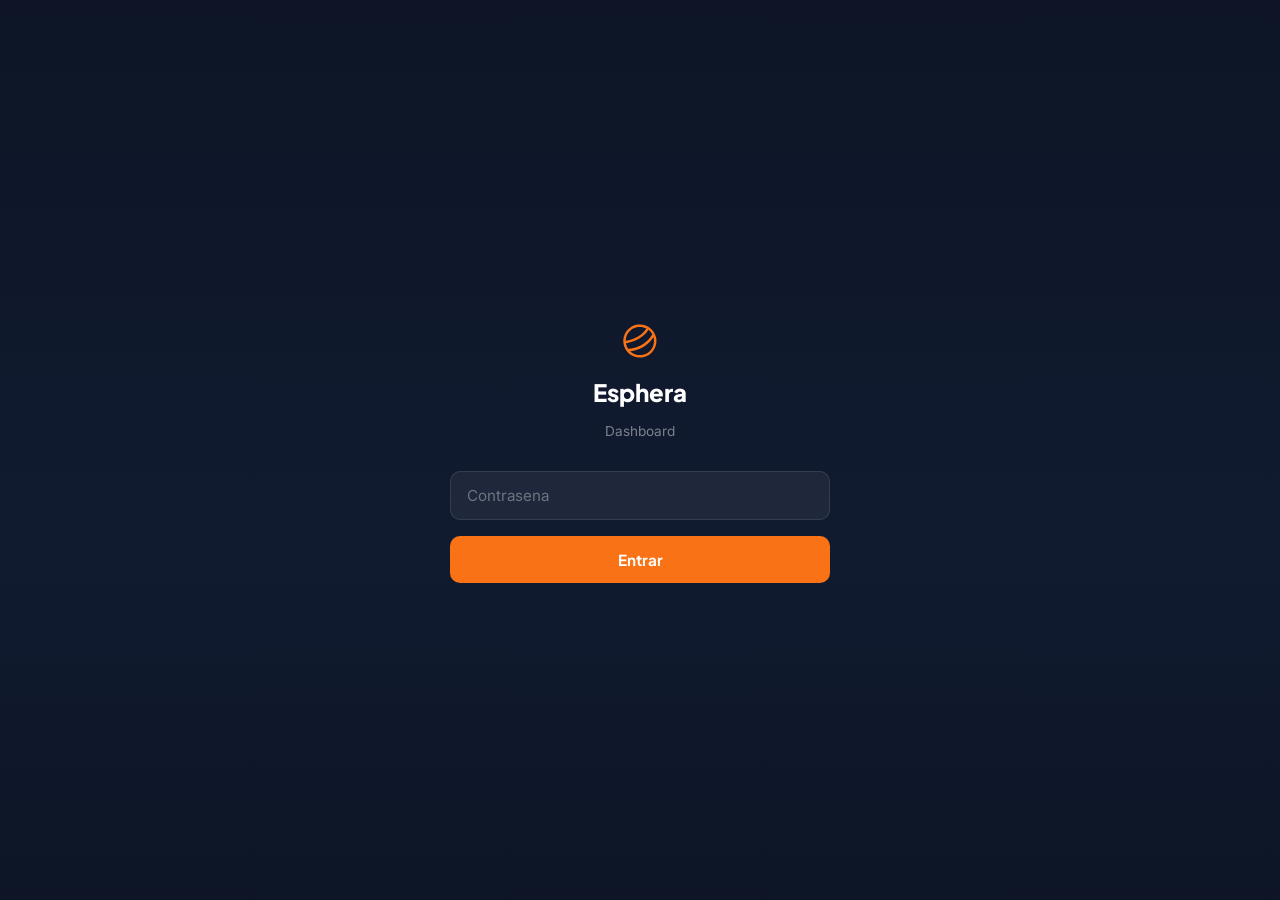
==== admin/index.html @ 30ab5555 "Fix localhost in demo link (source file)" ====
<!DOCTYPE html>
<html lang="es">
<head>
  <meta charset="UTF-8">
  <meta name="viewport" content="width=device-width, initial-scale=1.0">
  <title>Esphera — Hub</title>
  <link href="https://fonts.googleapis.com/css2?family=Inter:wght@400;500;600;700;800&family=Plus+Jakarta+Sans:wght@600;700;800&display=swap" rel="stylesheet">
  <style>
    *{margin:0;padding:0;box-sizing:border-box}
    :root{
      --bg:#FAF7F2;--bg2:#fff;--bg3:#F5F0EA;
      --navy:#0D1526;
      --border:#EDE8DF;--border2:#DDD6CB;
      --text:#0F172A;--text2:#334155;--muted:#64748B;
      --accent:#F97316;--accent-hover:#EA580C;--accent-light:#FDBA74;--accent-bg:rgba(249,115,22,0.08);
      --green:#10B981;--green-bg:rgba(16,185,129,0.1);
      --red:#EF4444;--red-bg:rgba(239,68,68,0.08);
      --radius:16px;--radius-sm:10px;
    }
    body{font-family:'Inter',-apple-system,sans-serif;background:var(--bg);color:var(--text);min-height:100vh;-webkit-font-smoothing:antialiased}
    h1,h2,h3{font-family:'Plus Jakarta Sans',-apple-system,sans-serif}

    /* LOGIN */
    .login-wrap{min-height:100vh;display:flex;align-items:center;justify-content:center;padding:2rem;background:linear-gradient(180deg,#0D1526 0%,#111B30 60%,#0D1526 100%)}
    .login-box{width:100%;max-width:380px;text-align:center}
    .login-logo{margin-bottom:1rem;display:flex;flex-direction:column;align-items:center;gap:0.75rem}
    .login-logo svg{width:48px;height:48px;color:var(--accent)}
    .login-logo span{font-family:'Plus Jakarta Sans',sans-serif;font-size:1.5rem;font-weight:800;color:#fff}
    .login-sub{color:rgba(255,255,255,0.45);font-size:0.85rem;margin-bottom:2rem}
    .login-box input{width:100%;padding:14px 16px;background:rgba(255,255,255,0.06);border:1px solid rgba(255,255,255,0.1);border-radius:var(--radius-sm);color:#fff;font-size:0.95rem;font-family:inherit;margin-bottom:1rem;transition:border-color 0.2s}
    .login-box input:focus{outline:none;border-color:var(--accent-light);background:rgba(255,255,255,0.1)}
    .login-box input::placeholder{color:rgba(255,255,255,0.35)}
    .login-btn{width:100%;padding:14px;background:var(--accent);color:#fff;border:none;border-radius:var(--radius-sm);font-size:0.95rem;font-weight:700;font-family:'Plus Jakarta Sans',sans-serif;cursor:pointer;transition:all 0.2s}
    .login-btn:hover{background:var(--accent-hover);box-shadow:0 4px 20px rgba(249,115,22,0.3)}
    .login-error{color:#f87171;font-size:0.8rem;margin-top:0.75rem;display:none}

    /* APP */
    .app{display:none}.app.active{display:block}

    /* TOPBAR */
    .topbar{display:flex;align-items:center;justify-content:space-between;padding:1rem 2.5rem;border-bottom:1px solid var(--border);background:#fff}
    .topbar-logo{display:flex;align-items:center;gap:8px}
    .topbar-logo svg{width:24px;height:24px;color:var(--text)}
    .topbar-logo span{font-family:'Plus Jakarta Sans',sans-serif;font-size:1.1rem;font-weight:800;color:var(--text);letter-spacing:-0.02em}
    .topbar-logout{display:flex;align-items:center;gap:6px;padding:7px 14px;border-radius:var(--radius-sm);font-size:0.78rem;color:var(--muted);cursor:pointer;transition:all 0.2s;background:none;border:1px solid transparent}
    .topbar-logout:hover{background:var(--red-bg);color:var(--red);border-color:rgba(239,68,68,0.15)}

    /* MAIN */
    .main{max-width:900px;margin:0 auto;padding:2.5rem 2rem 4rem}

    /* WELCOME */
    .welcome{margin-bottom:2rem}
    .welcome h1{font-size:1.5rem;font-weight:800;letter-spacing:-0.03em;margin-bottom:0.3rem}
    .welcome p{font-size:0.88rem;color:var(--muted);line-height:1.5}

    /* QUICK STATS */
    .quick-stats{display:grid;grid-template-columns:repeat(3,1fr);gap:0.75rem;margin-bottom:2rem}
    .quick-stat{background:#fff;border:1px solid var(--border);border-radius:var(--radius-sm);padding:1rem 1.25rem;box-shadow:0 1px 2px rgba(0,0,0,0.03)}
    .quick-stat-label{font-size:0.58rem;text-transform:uppercase;letter-spacing:0.1em;color:var(--muted);font-weight:600;margin-bottom:0.25rem}
    .quick-stat-value{font-family:'Plus Jakarta Sans',sans-serif;font-size:1.4rem;font-weight:800}
    .quick-stat-value.orange{color:var(--accent)}
    .quick-stat-value.green{color:var(--green)}

    /* ACTION TILES */
    .tiles{display:grid;grid-template-columns:1fr 1fr 1fr;gap:0.75rem;margin-bottom:2rem}
    @media(max-width:700px){.tiles{grid-template-columns:1fr}}
    .tile{background:#fff;border:1px solid var(--border);border-radius:var(--radius);padding:1.25rem;cursor:pointer;transition:all 0.2s;display:flex;align-items:center;gap:1rem;box-shadow:0 1px 2px rgba(0,0,0,0.03)}
    .tile:hover{border-color:var(--border2);box-shadow:0 4px 12px rgba(0,0,0,0.06);transform:translateY(-1px)}
    .tile.active{border-color:var(--accent);box-shadow:0 0 0 1px var(--accent)}
    .tile-icon{width:42px;height:42px;border-radius:12px;display:flex;align-items:center;justify-content:center;flex-shrink:0}
    .tile-icon.orange{background:var(--accent-bg);color:var(--accent)}
    .tile-icon.blue{background:rgba(96,165,250,0.1);color:#60A5FA}
    .tile-icon.green{background:var(--green-bg);color:var(--green)}
    .tile-text h3{font-size:0.88rem;font-weight:700;letter-spacing:-0.01em;margin-bottom:0.15rem}
    .tile-text p{font-size:0.72rem;color:var(--muted);line-height:1.4}

    /* PANEL (expandable form area) */
    .panel{display:none;background:#fff;border:1px solid var(--border);border-radius:var(--radius);padding:2rem;margin-bottom:2rem;box-shadow:0 1px 3px rgba(0,0,0,0.04);animation:panelIn 0.25s ease}
    .panel.active{display:block}
    @keyframes panelIn{from{opacity:0;transform:translateY(-8px)}to{opacity:1;transform:translateY(0)}}
    .panel-header{display:flex;align-items:center;justify-content:space-between;margin-bottom:1.5rem}
    .panel-header h2{font-size:1.1rem;font-weight:800;letter-spacing:-0.02em}
    .panel-close{background:none;border:none;color:var(--muted);cursor:pointer;padding:4px;border-radius:6px;transition:all 0.15s}
    .panel-close:hover{background:var(--bg3);color:var(--text)}

    /* FORMS */
    .form-grid{display:grid;grid-template-columns:1fr 1fr;gap:1rem}
    .form-grid.three{grid-template-columns:1fr 1fr 1fr}
    @media(max-width:600px){.form-grid,.form-grid.three{grid-template-columns:1fr}}
    .form-group{margin-bottom:0}
    .form-group.full{grid-column:1/-1}
    .form-group label{display:block;font-size:0.7rem;font-weight:600;color:var(--text2);margin-bottom:0.4rem}
    .form-group input,.form-group select,.form-group textarea{width:100%;padding:12px 14px;background:var(--bg);border:1px solid var(--border);border-radius:var(--radius-sm);color:var(--text);font-size:0.88rem;font-family:inherit;transition:all 0.2s}
    .form-group input:focus,.form-group select:focus,.form-group textarea:focus{outline:none;border-color:var(--accent);background:#fff;box-shadow:0 0 0 3px rgba(249,115,22,0.08)}
    .form-group input::placeholder,.form-group textarea::placeholder{color:var(--muted)}
    .form-group select{cursor:pointer;appearance:none;background-image:url("data:image/svg+xml,%3Csvg xmlns='http://www.w3.org/2000/svg' width='12' height='12' fill='%2364748B' viewBox='0 0 16 16'%3E%3Cpath d='M8 11L3 6h10z'/%3E%3C/svg%3E");background-repeat:no-repeat;background-position:right 1rem center}
    .form-group textarea{resize:vertical;min-height:70px}
    .form-actions{display:flex;align-items:center;gap:0.75rem;margin-top:1.25rem}
    .btn-primary{padding:12px 24px;background:var(--accent);color:#fff;border:none;border-radius:var(--radius-sm);font-size:0.88rem;font-weight:700;font-family:'Plus Jakarta Sans',sans-serif;cursor:pointer;transition:all 0.2s}
    .btn-primary:hover{background:var(--accent-hover);box-shadow:0 4px 20px rgba(249,115,22,0.3)}
    .btn-primary:disabled{opacity:0.3;cursor:not-allowed}
    .btn-green{background:var(--green)}.btn-green:hover{background:#059669;box-shadow:0 4px 20px rgba(16,185,129,0.3)}

    /* RESULT */
    .result{display:none;align-items:center;gap:0.75rem;padding:0.85rem 1rem;background:rgba(16,185,129,0.06);border:1px solid rgba(16,185,129,0.15);border-radius:var(--radius-sm);margin-top:1.25rem}
    .result.visible{display:flex}
    .result-label{font-size:0.8rem;color:var(--green);font-weight:600;display:flex;align-items:center;gap:5px;flex:1}
    .btn-sm{padding:8px 14px;background:var(--bg);border:1px solid var(--border);border-radius:8px;color:var(--text);font-size:0.78rem;cursor:pointer;transition:all 0.2s;font-weight:600;white-space:nowrap;text-decoration:none}
    .btn-sm:hover{background:var(--bg3);border-color:var(--border2)}
    .btn-sm.outline{background:transparent}
    .btn-sm.outline:hover{border-color:var(--accent);color:var(--accent)}

    /* SECTION */
    .section-header{display:flex;align-items:center;justify-content:space-between;margin-bottom:0.75rem}
    .section-header h2{font-size:1rem;font-weight:800;letter-spacing:-0.02em}
    .section-toggle{font-size:0.75rem;color:var(--accent);cursor:pointer;background:none;border:none;font-weight:600;font-family:inherit}

    /* TABLE */
    .card{background:#fff;border:1px solid var(--border);border-radius:var(--radius);overflow:hidden;box-shadow:0 1px 2px rgba(0,0,0,0.03)}
    .deck-table{width:100%;border-collapse:collapse}
    .deck-table th{text-align:left;font-size:0.58rem;text-transform:uppercase;letter-spacing:0.1em;color:var(--muted);padding:10px 14px;border-bottom:1px solid var(--border);font-weight:600}
    .deck-table td{padding:10px 14px;font-size:0.82rem;color:var(--text2);border-bottom:1px solid var(--bg3)}
    .deck-table tr:hover td{background:rgba(249,115,22,0.02)}
    .badge{display:inline-flex;padding:3px 10px;border-radius:100px;font-size:0.58rem;font-weight:700;text-transform:uppercase;letter-spacing:0.05em}
    .badge-gest{background:rgba(139,92,246,0.1);color:#a78bfa}
    .badge-emp{background:var(--accent-bg);color:var(--accent)}
    .progress-bar{width:80px;height:4px;background:var(--bg3);border-radius:2px;overflow:hidden;display:inline-block;vertical-align:middle;margin-right:6px}
    .progress-fill{height:100%;border-radius:2px;background:var(--accent)}
    .stat-tiny{font-size:0.72rem;color:var(--muted)}
    .stat-green{color:var(--green)}
    .no-data{text-align:center;padding:2.5rem;color:var(--muted);font-size:0.82rem}

    /* MODAL (dark) */
    .modal-overlay{display:none;position:fixed;inset:0;background:rgba(0,0,0,0.5);backdrop-filter:blur(8px);z-index:100;align-items:center;justify-content:center;padding:2rem}
    .modal-overlay.active{display:flex}
    .modal{background:var(--navy);border:1px solid rgba(255,255,255,0.08);border-radius:var(--radius);width:100%;max-width:640px;max-height:80vh;overflow-y:auto;padding:2rem;color:#fff}
    .modal h2{font-size:1.1rem;font-weight:800;margin-bottom:0.25rem;color:#fff}
    .modal-sub{font-size:0.8rem;color:rgba(255,255,255,0.45);margin-bottom:1.5rem}
    .slide-stats{display:grid;gap:4px}
    .slide-stat-row{display:grid;grid-template-columns:30px 1fr 80px 60px;gap:8px;align-items:center;padding:8px 10px;border-radius:8px;font-size:0.8rem}
    .slide-stat-row:hover{background:rgba(255,255,255,0.04)}
    .slide-stat-num{color:rgba(255,255,255,0.45);font-weight:700;font-size:0.7rem}
    .slide-stat-name{color:rgba(255,255,255,0.75)}
    .slide-stat-bar{height:4px;background:rgba(255,255,255,0.06);border-radius:2px;overflow:hidden}
    .slide-stat-bar-fill{height:100%;background:var(--accent);border-radius:2px}
    .slide-stat-time{font-size:0.72rem;color:rgba(255,255,255,0.45);text-align:right}
    .modal .btn-sm{background:rgba(255,255,255,0.06);border-color:rgba(255,255,255,0.1);color:#fff}
    .modal .btn-sm:hover{background:rgba(255,255,255,0.12)}
    .modal .no-data{color:rgba(255,255,255,0.45)}
  </style>
</head>
<body>
  <!-- LOGIN -->
  <div class="login-wrap" id="loginWrap">
    <div class="login-box">
      <div class="login-logo"><svg viewBox="0 0 202 227" fill="none" xmlns="http://www.w3.org/2000/svg"><path d="M100.604 35V46.7323C111.431 46.7323 122.055 49.4076 131.558 54.4029C101.719 99.904 50.2415 110.166 33.7511 112.333C33.9601 98.5315 38.4328 85.162 46.7999 73.8407C57.3964 59.4958 72.9393 50.1392 90.5723 47.4848C93.8955 46.9831 97.2674 46.7323 100.598 46.7323V35C96.717 35 92.7808 35.2856 88.8306 35.8848C45.9639 42.3292 16.4386 82.3055 22.8829 125.173C28.735 164.09 62.2105 192 100.402 192C104.283 192 108.219 191.707 112.169 191.115C155.036 184.671 184.561 144.694 178.117 101.827C172.265 62.9165 138.796 35 100.604 35ZM34.6011 124.093C52.3664 122.003 108.303 111.511 141.423 60.7568C142.252 61.3977 143.067 62.0596 143.868 62.7424C150.152 68.1069 155.322 74.5583 159.195 81.7203C123.797 144.541 55.7941 150.17 45.0373 150.665C39.7147 142.723 36.1338 133.673 34.5941 124.093H34.6011ZM110.428 179.522C107.105 180.024 103.733 180.275 100.402 180.275C84.5948 180.275 69.226 174.59 57.1317 164.258C56.1772 163.443 55.2506 162.593 54.345 161.722C77.21 159.172 131.001 147.614 164.72 95.2919C165.486 98.002 166.092 100.761 166.517 103.576C171.993 139.978 146.829 174.046 110.428 179.522Z" fill="currentColor"/></svg><span>Esphera</span></div>
      <p class="login-sub">Dashboard</p>
      <form id="loginForm">
        <input type="password" id="loginPass" placeholder="Contrasena" autocomplete="current-password">
        <button type="submit" class="login-btn">Entrar</button>
      </form>
      <div class="login-error" id="loginError">Contrasena incorrecta</div>
    </div>
  </div>

  <!-- APP -->
  <div class="app" id="app">
    <div class="topbar">
      <div class="topbar-logo"><svg viewBox="0 0 202 227" fill="none" xmlns="http://www.w3.org/2000/svg"><path d="M100.604 35V46.7323C111.431 46.7323 122.055 49.4076 131.558 54.4029C101.719 99.904 50.2415 110.166 33.7511 112.333C33.9601 98.5315 38.4328 85.162 46.7999 73.8407C57.3964 59.4958 72.9393 50.1392 90.5723 47.4848C93.8955 46.9831 97.2674 46.7323 100.598 46.7323V35C96.717 35 92.7808 35.2856 88.8306 35.8848C45.9639 42.3292 16.4386 82.3055 22.8829 125.173C28.735 164.09 62.2105 192 100.402 192C104.283 192 108.219 191.707 112.169 191.115C155.036 184.671 184.561 144.694 178.117 101.827C172.265 62.9165 138.796 35 100.604 35ZM34.6011 124.093C52.3664 122.003 108.303 111.511 141.423 60.7568C142.252 61.3977 143.067 62.0596 143.868 62.7424C150.152 68.1069 155.322 74.5583 159.195 81.7203C123.797 144.541 55.7941 150.17 45.0373 150.665C39.7147 142.723 36.1338 133.673 34.5941 124.093H34.6011ZM110.428 179.522C107.105 180.024 103.733 180.275 100.402 180.275C84.5948 180.275 69.226 174.59 57.1317 164.258C56.1772 163.443 55.2506 162.593 54.345 161.722C77.21 159.172 131.001 147.614 164.72 95.2919C165.486 98.002 166.092 100.761 166.517 103.576C171.993 139.978 146.829 174.046 110.428 179.522Z" fill="currentColor"/></svg><span>Esphera</span></div>
      <button class="topbar-logout" id="logoutBtn"><svg width="15" height="15" viewBox="0 0 24 24" fill="none" stroke="currentColor" stroke-width="2"><path d="M9 21H5a2 2 0 01-2-2V5a2 2 0 012-2h4M16 17l5-5-5-5M21 12H9"/></svg> Cerrar sesion</button>
    </div>

    <div class="main">
      <div class="welcome">
        <h1>Esphera Hub</h1>
        <p>Todo lo que necesitas para cerrar tu siguiente cliente.</p>
      </div>

      <div class="quick-stats" id="quickStats"></div>

      <!-- TILES -->
      <div class="tiles">
        <div class="tile" data-panel="deck">
          <div class="tile-icon orange"><svg width="20" height="20" viewBox="0 0 24 24" fill="none" stroke="currentColor" stroke-width="2"><path d="M14 2H6a2 2 0 00-2 2v16a2 2 0 002 2h12a2 2 0 002-2V8z"/><path d="M14 2v6h6M16 13H8M16 17H8M10 9H8"/></svg></div>
          <div class="tile-text"><h3>Deck de ventas</h3><p>Crea un deck personalizado para cada prospect</p></div>
        </div>
        <a class="tile" href="/producto/" target="_blank" style="text-decoration:none;color:inherit" id="demoLink">
          <div class="tile-icon blue"><svg width="20" height="20" viewBox="0 0 24 24" fill="none" stroke="currentColor" stroke-width="2"><rect x="2" y="3" width="20" height="14" rx="2"/><line x1="8" y1="21" x2="16" y2="21"/><line x1="12" y1="17" x2="12" y2="21"/></svg></div>
          <div class="tile-text"><h3>Demo del producto</h3><p>Abre el prototipo interactivo en vivo</p></div>
        </a>
        <div class="tile" data-panel="pay">
          <div class="tile-icon green"><svg width="20" height="20" viewBox="0 0 24 24" fill="none" stroke="currentColor" stroke-width="2"><rect x="1" y="4" width="22" height="16" rx="2"/><line x1="1" y1="10" x2="23" y2="10"/></svg></div>
          <div class="tile-text"><h3>Link de pago</h3><p>Genera un checkout con plan y precio</p></div>
        </div>
      </div>

      <!-- PANEL: DECK -->
      <div class="panel" id="panel-deck">
        <div class="panel-header">
          <h2>Crear deck de ventas</h2>
          <button class="panel-close" data-close="deck"><svg width="20" height="20" viewBox="0 0 24 24" fill="none" stroke="currentColor" stroke-width="2"><path d="M18 6L6 18M6 6l12 12"/></svg></button>
        </div>
        <form id="deckForm">
          <div class="form-grid three">
            <div class="form-group">
              <label>Tipo de cliente</label>
              <select id="tipo" required>
                <option value="">Selecciona...</option>
                <option value="gestoria">Gestoria / Asesoria</option>
                <option value="empresa">Empresa</option>
              </select>
            </div>
            <div class="form-group">
              <label>Nombre de la empresa</label>
              <input type="text" id="empresa" placeholder="Asesores Lopez" required>
            </div>
            <div class="form-group">
              <label>Persona de contacto</label>
              <input type="text" id="contacto" placeholder="Maria Garcia">
            </div>
          </div>
          <div class="form-actions">
            <button type="submit" class="btn-primary" id="generateBtn" disabled>Generar link del deck</button>
          </div>
        </form>
        <div class="result" id="deckResult">
          <span class="result-label"><svg width="14" height="14" viewBox="0 0 24 24" fill="none" stroke="currentColor" stroke-width="2.5"><path d="M20 6L9 17l-5-5"/></svg> Link creado</span>
          <button class="btn-sm" id="copyBtn">Copiar link</button>
          <a class="btn-sm outline" id="previewBtn" href="#" target="_blank">Abrir</a>
        </div>
      </div>

      <!-- PANEL: PAY -->
      <div class="panel" id="panel-pay">
        <div class="panel-header">
          <h2>Crear link de pago</h2>
          <button class="panel-close" data-close="pay"><svg width="20" height="20" viewBox="0 0 24 24" fill="none" stroke="currentColor" stroke-width="2"><path d="M18 6L6 18M6 6l12 12"/></svg></button>
        </div>
        <form id="payForm">
          <div class="form-grid">
            <div class="form-group">
              <label>Nombre del cliente *</label>
              <input type="text" id="payCliente" placeholder="Empresa SL" required>
            </div>
            <div class="form-group">
              <label>ERP *</label>
              <select id="payErp" required>
                <option value="">Selecciona un ERP</option>
                <option value="A3">A3</option>
                <option value="Holded">Holded</option>
                <option value="Sage">Sage</option>
                <option value="ContaPlus">ContaPlus</option>
                <option value="Otro">Otro</option>
              </select>
            </div>
            <div class="form-group">
              <label>Plan *</label>
              <select id="payPlan" required>
                <option value="contabilidad">Contabilidad Automatica</option>
                <option value="contabilidad_conciliacion">Contabilidad + Conciliacion Bancaria</option>
              </select>
            </div>
            <div class="form-group">
              <label>Modalidad de pago *</label>
              <select id="payModalidad" required>
                <option value="normal">Normal — Setup completo en mes 1</option>
                <option value="faseado">Faseado — Setup dividido en 2 meses</option>
              </select>
            </div>
            <div class="form-group">
              <label>Descuento en setup (%) <span style="font-weight:400;color:var(--muted)">max 50%</span></label>
              <input type="number" id="payDescuento" value="0" min="0" max="50">
            </div>
            <div class="form-group">
              <label>Datos adicionales</label>
              <input type="text" id="payNotas" placeholder="CIF, notas internas...">
            </div>
          </div>
          <!-- PRICE PREVIEW -->
          <div id="pricePreview" style="margin-top:1.25rem;padding:1rem 1.25rem;background:var(--bg);border:1px solid var(--border);border-radius:var(--radius-sm);font-size:0.82rem;color:var(--text2);line-height:1.8"></div>
          <div class="form-actions">
            <button type="submit" class="btn-primary btn-green">Generar link de pago</button>
            <span style="font-size:0.7rem;color:var(--muted)">Precios sin IVA. Se anade 21% en el checkout.</span>
          </div>
        </form>
        <div class="result" id="payResult">
          <span class="result-label"><svg width="14" height="14" viewBox="0 0 24 24" fill="none" stroke="currentColor" stroke-width="2.5"><path d="M20 6L9 17l-5-5"/></svg> Link creado</span>
          <button class="btn-sm" id="payCopyBtn">Copiar link</button>
          <a class="btn-sm outline" id="payPreviewBtn" href="#" target="_blank">Abrir</a>
        </div>
      </div>

      <!-- DECKS RECIENTES -->
      <div id="decksSection">
        <div class="section-header">
          <h2>Decks recientes</h2>
          <button class="section-toggle" id="toggleAllDecks">Ver todos</button>
        </div>
        <div class="card">
          <table class="deck-table" id="deckTable">
            <thead><tr><th>Empresa</th><th>Tipo</th><th>Progreso</th><th>Tiempo</th><th>Ultima visita</th><th></th></tr></thead>
            <tbody id="deckTableBody"></tbody>
          </table>
          <div class="no-data" id="noDecks">Aun no has creado ningun deck</div>
        </div>
      </div>

      <!-- LINKS DE PAGO RECIENTES -->
      <div id="paySection" style="margin-top:2rem">
        <div class="section-header">
          <h2>Links de pago recientes</h2>
        </div>
        <div class="card">
          <table class="deck-table" id="payTable">
            <thead><tr><th>Cliente</th><th>Plan</th><th>Setup</th><th>Cuota/mes</th><th>Modalidad</th><th></th></tr></thead>
            <tbody id="payTableBody"></tbody>
          </table>
          <div class="no-data" id="noPays">Aun no has creado ningun link de pago</div>
        </div>
      </div>
    </div>
  </div>

  <!-- MODAL -->
  <div class="modal-overlay" id="modalOverlay">
    <div class="modal">
      <h2 id="modalTitle"></h2>
      <div class="modal-sub" id="modalSub"></div>
      <div class="slide-stats" id="slideStats"></div>
      <div style="margin-top:1.5rem;text-align:right"><button class="btn-sm" id="modalClose">Cerrar</button></div>
    </div>
  </div>

  <script>
    const PASS='esphera2026';
    const slideNames=['Hero','Problema','Oportunidad','Como funciona','Producto','Detalle factura','Conciliacion','Comparativa','Impacto + Caso','Integracion','Por que Esphera','FAQ','CTA'];
    let showAll=false;

    // AUTH
    if(localStorage.getItem('esphera_auth')==='1') showApp();
    document.getElementById('loginForm').addEventListener('submit',e=>{
      e.preventDefault();
      if(document.getElementById('loginPass').value===PASS){localStorage.setItem('esphera_auth','1');showApp()}
      else document.getElementById('loginError').style.display='block';
    });
    document.getElementById('logoutBtn').addEventListener('click',()=>{localStorage.removeItem('esphera_auth');location.reload()});

    function showApp(){
      document.getElementById('loginWrap').style.display='none';
      document.getElementById('app').classList.add('active');
      renderQuickStats();renderDecks();renderPays();
    }

    // TILES → PANELS
    document.querySelectorAll('.tile[data-panel]').forEach(t=>{
      t.addEventListener('click',()=>{
        const id=t.dataset.panel;
        const panel=document.getElementById('panel-'+id);
        const wasActive=panel.classList.contains('active');
        // close all panels & deactivate tiles
        document.querySelectorAll('.panel').forEach(p=>p.classList.remove('active'));
        document.querySelectorAll('.tile').forEach(ti=>ti.classList.remove('active'));
        if(!wasActive){panel.classList.add('active');t.classList.add('active');panel.scrollIntoView({behavior:'smooth',block:'nearest'})}
      });
    });
    document.querySelectorAll('.panel-close').forEach(btn=>{
      btn.addEventListener('click',()=>{
        document.querySelectorAll('.panel').forEach(p=>p.classList.remove('active'));
        document.querySelectorAll('.tile').forEach(t=>t.classList.remove('active'));
      });
    });

    // DECK FORM
    const tipoEl=document.getElementById('tipo'),empresaEl=document.getElementById('empresa'),contactoEl=document.getElementById('contacto'),generateBtn=document.getElementById('generateBtn');
    function checkForm(){generateBtn.disabled=!(tipoEl.value&&empresaEl.value.trim())}
    tipoEl.addEventListener('change',checkForm);empresaEl.addEventListener('input',checkForm);

    document.getElementById('deckForm').addEventListener('submit',e=>{
      e.preventDefault();
      const p=new URLSearchParams({tipo:tipoEl.value,empresa:empresaEl.value.trim()});
      if(contactoEl.value.trim())p.set('contacto',contactoEl.value.trim());
      const base=location.origin+location.pathname.replace(/\/[^\/]*$/,'');
      const url=`${base}/deck.html?${p.toString()}`;
      document.getElementById('previewBtn').href=url;
      document.getElementById('deckResult').classList.add('visible');
      document.getElementById('deckResult').dataset.url=url;
      const hist=JSON.parse(localStorage.getItem('esphera_decks')||'[]');
      hist.unshift({tipo:tipoEl.value,empresa:empresaEl.value.trim(),contacto:contactoEl.value.trim(),url,date:new Date().toISOString()});
      if(hist.length>50)hist.pop();
      localStorage.setItem('esphera_decks',JSON.stringify(hist));
      renderQuickStats();renderDecks();renderPays();
    });
    document.getElementById('copyBtn').addEventListener('click',()=>{
      navigator.clipboard.writeText(document.getElementById('deckResult').dataset.url).then(()=>{
        const b=document.getElementById('copyBtn');b.textContent='Copiado!';setTimeout(()=>b.textContent='Copiar link',2000);
      });
    });

    // PAY PRICING CONFIG
    const PLANS={
      contabilidad:{name:'Contabilidad Automatica',setup:2500,cycle:225},
      contabilidad_conciliacion:{name:'Contabilidad + Conciliacion',setup:5000,cycle:450}
    };
    function updatePricePreview(){
      const plan=PLANS[document.getElementById('payPlan').value]||PLANS.contabilidad;
      const mod=document.getElementById('payModalidad').value;
      const desc=Math.min(parseInt(document.getElementById('payDescuento').value)||0,50);
      const setupBase=plan.setup;
      const setupFinal=Math.round(setupBase*(1-desc/100));
      const setupIva=Math.round(setupFinal*1.21);
      const cycleIva=Math.round(plan.cycle*1.21);
      const isF=mod==='faseado';
      let html=`<div style="display:flex;justify-content:space-between;align-items:center;margin-bottom:0.5rem"><strong style="color:var(--text)">${plan.name}</strong><span style="font-size:0.65rem;color:var(--muted);text-transform:uppercase;letter-spacing:0.08em">${isF?'Pago faseado':'Pago normal'}</span></div>`;
      html+=`<div style="display:flex;justify-content:space-between"><span>Setup${desc>0?' <span style="color:var(--green);font-weight:600">(-'+desc+'%)</span>':''}:</span><span style="font-weight:600">${setupFinal.toLocaleString('es-ES')}&euro; <span style="color:var(--muted);font-weight:400">+ IVA = ${setupIva.toLocaleString('es-ES')}&euro;</span></span></div>`;
      html+=`<div style="display:flex;justify-content:space-between"><span>Cuota mensual <span style="color:var(--muted);font-size:0.7rem">(sin descuento)</span>:</span><span style="font-weight:600">${plan.cycle}&euro; <span style="color:var(--muted);font-weight:400">+ IVA = ${cycleIva}&euro;</span></span></div>`;
      html+=`<div style="margin-top:0.5rem;padding-top:0.5rem;border-top:1px solid var(--border);font-size:0.75rem;color:var(--muted)">`;
      html+=`<strong style="color:var(--text)">Calendario de pagos (con IVA):</strong><br>`;
      if(isF){
        const half=Math.round(setupIva/2);
        html+=`Mes 1: <strong>${half.toLocaleString('es-ES')}&euro;</strong> (setup 1/2)<br>`;
        html+=`Mes 2: ${(setupIva-half).toLocaleString('es-ES')}&euro; (setup 2/2) + ${cycleIva}&euro; (cuota) = <strong style="color:var(--text)">${((setupIva-half)+cycleIva).toLocaleString('es-ES')}&euro;</strong><br>`;
        html+=`Mes 3+: <strong>${cycleIva}&euro;/mes</strong>`;
      }else{
        html+=`Mes 1: <strong>${setupIva.toLocaleString('es-ES')}&euro;</strong> (setup completo)<br>`;
        html+=`Mes 2+: <strong>${cycleIva}&euro;/mes</strong> (cuota)`;
      }
      html+=`</div>`;
      document.getElementById('pricePreview').innerHTML=html;
    }
    document.getElementById('payPlan').addEventListener('change',updatePricePreview);
    document.getElementById('payModalidad').addEventListener('change',updatePricePreview);
    document.getElementById('payDescuento').addEventListener('input',updatePricePreview);
    updatePricePreview();

    // PAY FORM SUBMIT
    document.getElementById('payForm').addEventListener('submit',e=>{
      e.preventDefault();
      const data={cliente:document.getElementById('payCliente').value.trim(),erp:document.getElementById('payErp').value,plan:document.getElementById('payPlan').value,modalidad:document.getElementById('payModalidad').value,descuento:document.getElementById('payDescuento').value||'0',notas:document.getElementById('payNotas').value.trim()};
      const params=new URLSearchParams(data);
      const base=location.origin+location.pathname.replace(/\/[^\/]*$/,'');
      const url=`${base}/checkout.html?${params.toString()}`;
      document.getElementById('payPreviewBtn').href=url;
      document.getElementById('payResult').classList.add('visible');
      document.getElementById('payResult').dataset.url=url;
      // Save to history
      const ph=JSON.parse(localStorage.getItem('esphera_pays')||'[]');
      ph.unshift({...data,url,date:new Date().toISOString()});
      if(ph.length>30)ph.pop();
      localStorage.setItem('esphera_pays',JSON.stringify(ph));
      renderPays();
    });
    document.getElementById('payCopyBtn').addEventListener('click',()=>{
      navigator.clipboard.writeText(document.getElementById('payResult').dataset.url).then(()=>{
        const b=document.getElementById('payCopyBtn');b.textContent='Copiado!';setTimeout(()=>b.textContent='Copiar link',2000);
      });
    });

    // TOGGLE ALL
    document.getElementById('toggleAllDecks').addEventListener('click',()=>{
      showAll=!showAll;document.getElementById('toggleAllDecks').textContent=showAll?'Ver menos':'Ver todos';renderDecks();
    });

    // QUICK STATS
    function renderQuickStats(){
      const hist=JSON.parse(localStorage.getItem('esphera_decks')||'[]');
      let v=0,t=0;
      hist.forEach(d=>{const tk=JSON.parse(localStorage.getItem('esphera_track_'+encodeURIComponent(d.empresa))||'null');if(tk){v++;t+=Object.values(tk.slideTime).reduce((a,b)=>a+b,0)}});
      const avg=v>0?Math.round(t/v):0;const as=avg>60?Math.floor(avg/60)+'m '+Math.round(avg%60)+'s':avg+'s';
      document.getElementById('quickStats').innerHTML=`
        <div class="quick-stat"><div class="quick-stat-label">Decks creados</div><div class="quick-stat-value orange">${hist.length}</div></div>
        <div class="quick-stat"><div class="quick-stat-label">Vistos por prospects</div><div class="quick-stat-value green">${v}</div></div>
        <div class="quick-stat"><div class="quick-stat-label">Tiempo medio</div><div class="quick-stat-value">${as}</div></div>`;
    }

    // DECKS TABLE
    function renderDecks(){
      const hist=JSON.parse(localStorage.getItem('esphera_decks')||'[]');
      const tbody=document.getElementById('deckTableBody'),noData=document.getElementById('noDecks'),table=document.getElementById('deckTable'),toggle=document.getElementById('toggleAllDecks');
      if(!hist.length){tbody.innerHTML='';noData.style.display='block';table.style.display='none';toggle.style.display='none';return}
      noData.style.display='none';table.style.display='table';toggle.style.display=hist.length>5?'block':'none';
      const list=showAll?hist:hist.slice(0,5);
      tbody.innerHTML=list.map(d=>{
        const tk=JSON.parse(localStorage.getItem('esphera_track_'+encodeURIComponent(d.empresa))||'null');
        const pct=tk?Math.round((tk.maxSlide+1)/13*100):0;
        const tt=tk?Object.values(tk.slideTime).reduce((a,b)=>a+b,0):0;
        const ts=tt>60?Math.round(tt/60)+'m '+Math.round(tt%60)+'s':Math.round(tt)+'s';
        const lv=tk?new Date(tk.lastVisit).toLocaleDateString('es-ES',{day:'numeric',month:'short'}):'—';
        return `<tr><td style="font-weight:600">${d.empresa}</td><td><span class="badge ${d.tipo==='gestoria'?'badge-gest':'badge-emp'}">${d.tipo==='gestoria'?'Gestoria':'Empresa'}</span></td><td><span class="progress-bar"><span class="progress-fill" style="width:${pct}%"></span></span><span class="stat-tiny ${pct>=80?'stat-green':''}">${pct}%</span></td><td class="stat-tiny">${tk?ts:'—'}</td><td class="stat-tiny">${lv}</td><td><button class="btn-sm outline" onclick="showDetail('${encodeURIComponent(d.empresa)}','${d.tipo}')">Detalle</button></td></tr>`;
      }).join('');
    }

    // PAY HISTORY TABLE
    function renderPays(){
      const ph=JSON.parse(localStorage.getItem('esphera_pays')||'[]');
      const tbody=document.getElementById('payTableBody'),noData=document.getElementById('noPays'),table=document.getElementById('payTable');
      if(!ph.length){tbody.innerHTML='';noData.style.display='block';table.style.display='none';return}
      noData.style.display='none';table.style.display='table';
      const PL={contabilidad:{name:'Contabilidad',setup:2500,cycle:225},contabilidad_conciliacion:{name:'Contab. + Concil.',setup:5000,cycle:450}};
      tbody.innerHTML=ph.slice(0,8).map(d=>{
        const pl=PL[d.plan]||PL.contabilidad;
        const desc=Math.min(parseInt(d.descuento)||0,50);
        const sf=desc>0?Math.round(pl.setup*(1-desc/100)):pl.setup;
        const sfIva=Math.round(sf*1.21);
        const cIva=Math.round(pl.cycle*1.21);
        const mod=d.modalidad==='faseado'?'Faseado':'Normal';
        return `<tr>
          <td style="font-weight:600">${d.cliente}</td>
          <td><span class="badge badge-emp" style="background:var(--green-bg);color:var(--green)">${pl.name}</span></td>
          <td class="stat-tiny">${sfIva.toLocaleString('es-ES')}&euro;${desc>0?' <span style="color:var(--green)">-'+desc+'%</span>':''}</td>
          <td class="stat-tiny">${cIva}&euro;</td>
          <td class="stat-tiny">${mod}</td>
          <td><a class="btn-sm outline" href="${d.url}" target="_blank">Abrir</a></td>
        </tr>`;
      }).join('');
    }

    // MODAL
    window.showDetail=function(enc,tipo){
      const empresa=decodeURIComponent(enc),tk=JSON.parse(localStorage.getItem('esphera_track_'+enc)||'null');
      document.getElementById('modalTitle').textContent=empresa;
      document.getElementById('modalSub').textContent=tipo==='gestoria'?'Gestoria / Asesoria':'Empresa';
      const s=document.getElementById('slideStats');
      if(!tk){s.innerHTML='<div class="no-data">Este deck aun no ha sido abierto</div>'}
      else{
        const mx=Math.max(...Object.values(tk.slideTime),1);
        s.innerHTML=slideNames.map((n,i)=>{
          const t=tk.slideTime[i]||0,v=i<=tk.maxSlide,bp=Math.round(t/mx*100);
          const c=bp>=70?'#F97316':bp>=40?'#F59E0B':bp>=15?'rgba(249,115,22,0.45)':'rgba(255,255,255,0.12)';
          const lb=bp>=70?'<span style="font-size:0.6rem;font-weight:700;color:#F97316;background:rgba(249,115,22,0.12);padding:2px 6px;border-radius:100px;margin-left:4px">Top</span>':'';
          const ts=t>=60?Math.floor(t/60)+'m '+Math.round(t%60)+'s':Math.round(t)+'s';
          return `<div class="slide-stat-row" style="opacity:${v?1:0.25}"><span class="slide-stat-num">${String(i+1).padStart(2,'0')}</span><span class="slide-stat-name">${n}${lb}</span><span class="slide-stat-bar"><span class="slide-stat-bar-fill" style="width:${bp}%;background:${c}"></span></span><span class="slide-stat-time">${v?ts:'—'}</span></div>`;
        }).join('');
      }
      document.getElementById('modalOverlay').classList.add('active');
    };
    document.getElementById('modalClose').addEventListener('click',()=>document.getElementById('modalOverlay').classList.remove('active'));
    document.getElementById('modalOverlay').addEventListener('click',e=>{if(e.target===e.currentTarget)e.currentTarget.classList.remove('active')});
  </script>
</body>
</html>
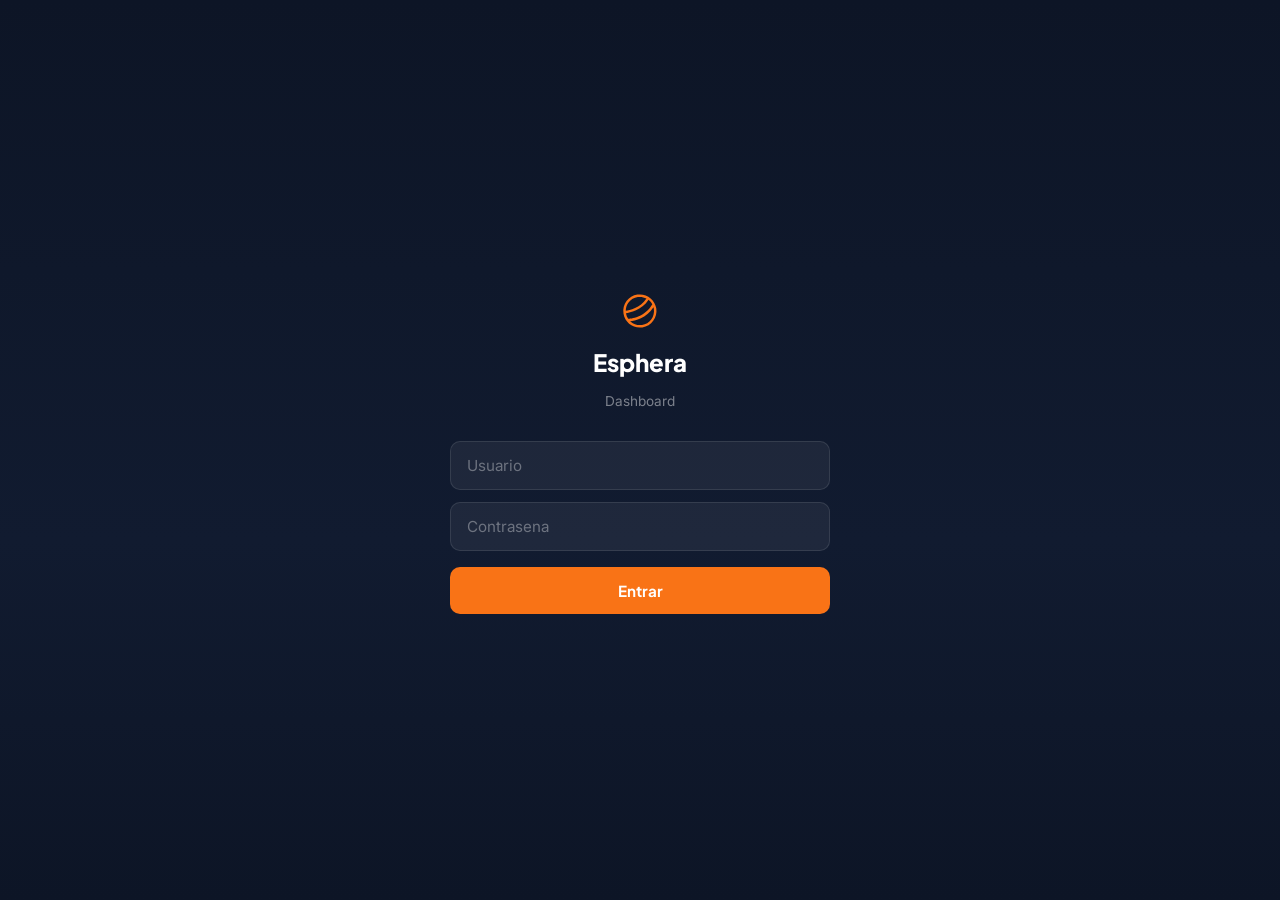
==== commit d5917025: "Remove IVA checkbox, add user+pass login, OneDrive/Dropbox coming soon, AI context fields in contact" ====
--- a/admin/index.html
+++ b/admin/index.html
@@ -156,10 +156,11 @@
       <div class="login-logo"><svg viewBox="0 0 202 227" fill="none" xmlns="http://www.w3.org/2000/svg"><path d="M100.604 35V46.7323C111.431 46.7323 122.055 49.4076 131.558 54.4029C101.719 99.904 50.2415 110.166 33.7511 112.333C33.9601 98.5315 38.4328 85.162 46.7999 73.8407C57.3964 59.4958 72.9393 50.1392 90.5723 47.4848C93.8955 46.9831 97.2674 46.7323 100.598 46.7323V35C96.717 35 92.7808 35.2856 88.8306 35.8848C45.9639 42.3292 16.4386 82.3055 22.8829 125.173C28.735 164.09 62.2105 192 100.402 192C104.283 192 108.219 191.707 112.169 191.115C155.036 184.671 184.561 144.694 178.117 101.827C172.265 62.9165 138.796 35 100.604 35ZM34.6011 124.093C52.3664 122.003 108.303 111.511 141.423 60.7568C142.252 61.3977 143.067 62.0596 143.868 62.7424C150.152 68.1069 155.322 74.5583 159.195 81.7203C123.797 144.541 55.7941 150.17 45.0373 150.665C39.7147 142.723 36.1338 133.673 34.5941 124.093H34.6011ZM110.428 179.522C107.105 180.024 103.733 180.275 100.402 180.275C84.5948 180.275 69.226 174.59 57.1317 164.258C56.1772 163.443 55.2506 162.593 54.345 161.722C77.21 159.172 131.001 147.614 164.72 95.2919C165.486 98.002 166.092 100.761 166.517 103.576C171.993 139.978 146.829 174.046 110.428 179.522Z" fill="currentColor"/></svg><span>Esphera</span></div>
       <p class="login-sub">Dashboard</p>
       <form id="loginForm">
+        <input type="text" id="loginUser" placeholder="Usuario" autocomplete="username" style="margin-bottom:0.75rem">
         <input type="password" id="loginPass" placeholder="Contrasena" autocomplete="current-password">
         <button type="submit" class="login-btn">Entrar</button>
       </form>
-      <div class="login-error" id="loginError">Contrasena incorrecta</div>
+      <div class="login-error" id="loginError">Usuario o contrasena incorrectos</div>
     </div>
   </div>
 
@@ -184,10 +185,10 @@
           <div class="tile-icon orange"><svg width="20" height="20" viewBox="0 0 24 24" fill="none" stroke="currentColor" stroke-width="2"><path d="M14 2H6a2 2 0 00-2 2v16a2 2 0 002 2h12a2 2 0 002-2V8z"/><path d="M14 2v6h6M16 13H8M16 17H8M10 9H8"/></svg></div>
           <div class="tile-text"><h3>Deck de ventas</h3><p>Crea un deck personalizado para cada prospect</p></div>
         </div>
-        <a class="tile" href="/producto/" target="_blank" style="text-decoration:none;color:inherit" id="demoLink">
+        <div class="tile" data-panel="demo">
           <div class="tile-icon blue"><svg width="20" height="20" viewBox="0 0 24 24" fill="none" stroke="currentColor" stroke-width="2"><rect x="2" y="3" width="20" height="14" rx="2"/><line x1="8" y1="21" x2="16" y2="21"/><line x1="12" y1="17" x2="12" y2="21"/></svg></div>
-          <div class="tile-text"><h3>Demo del producto</h3><p>Abre el prototipo interactivo en vivo</p></div>
-        </a>
+          <div class="tile-text"><h3>Demo del producto</h3><p>Abre el prototipo personalizado en vivo</p></div>
+        </div>
         <div class="tile" data-panel="pay">
           <div class="tile-icon green"><svg width="20" height="20" viewBox="0 0 24 24" fill="none" stroke="currentColor" stroke-width="2"><rect x="1" y="4" width="22" height="16" rx="2"/><line x1="1" y1="10" x2="23" y2="10"/></svg></div>
           <div class="tile-text"><h3>Link de pago</h3><p>Genera un checkout con plan y precio</p></div>
@@ -230,6 +231,36 @@
         </div>
       </div>
 
+      <!-- PANEL: DEMO -->
+      <div class="panel" id="panel-demo">
+        <div class="panel-header">
+          <h2>Abrir demo personalizada</h2>
+          <button class="panel-close" data-close="demo"><svg width="20" height="20" viewBox="0 0 24 24" fill="none" stroke="currentColor" stroke-width="2"><path d="M18 6L6 18M6 6l12 12"/></svg></button>
+        </div>
+        <form id="demoForm">
+          <div class="form-grid three">
+            <div class="form-group">
+              <label>Tipo de cliente *</label>
+              <select id="demoTipo" required>
+                <option value="gestoria">Gestoria / Asesoria</option>
+                <option value="empresa">Empresa</option>
+              </select>
+            </div>
+            <div class="form-group">
+              <label>Nombre de la empresa *</label>
+              <input type="text" id="demoEmpresa" placeholder="Gestoria Mendoza" required>
+            </div>
+            <div class="form-group">
+              <label>Nombre del contacto *</label>
+              <input type="text" id="demoContacto" placeholder="Juan Garcia" required>
+            </div>
+          </div>
+          <div class="form-actions">
+            <button type="submit" class="btn-primary" style="background:#60A5FA">Abrir demo personalizada</button>
+          </div>
+        </form>
+      </div>
+
       <!-- PANEL: PAY -->
       <div class="panel" id="panel-pay">
         <div class="panel-header">
@@ -253,18 +284,13 @@
                 <option value="Otro">Otro</option>
               </select>
             </div>
-            <div class="form-group">
-              <label>Plan *</label>
-              <select id="payPlan" required>
-                <option value="contabilidad">Contabilidad Automatica</option>
-                <option value="contabilidad_conciliacion">Contabilidad + Conciliacion Bancaria</option>
-              </select>
-            </div>
-            <div class="form-group">
-              <label>Modalidad de pago *</label>
-              <select id="payModalidad" required>
-                <option value="normal">Normal — Setup completo en mes 1</option>
-                <option value="faseado">Faseado — Setup dividido en 2 meses</option>
+            <div class="form-group full">
+              <label>Escenario de pago *</label>
+              <select id="payEscenario" required>
+                <option value="1">Contabilidad — Pago normal (setup 2.500€ en mes 1)</option>
+                <option value="2">Contabilidad — Pago faseado (setup 2.500€ en 2 meses)</option>
+                <option value="3">Contabilidad + Conciliacion — Pago normal (setup 5.000€ en mes 1)</option>
+                <option value="4">Contabilidad + Conciliacion — Pago faseado (setup 5.000€ en 2 meses)</option>
               </select>
             </div>
             <div class="form-group">
@@ -305,6 +331,20 @@
         </div>
       </div>
 
+      <!-- DEMOS RECIENTES -->
+      <div id="demoSection" style="margin-top:2rem">
+        <div class="section-header">
+          <h2>Demos recientes</h2>
+        </div>
+        <div class="card">
+          <table class="deck-table" id="demoTable">
+            <thead><tr><th>Empresa</th><th>Contacto</th><th>Tipo</th><th></th></tr></thead>
+            <tbody id="demoTableBody"></tbody>
+          </table>
+          <div class="no-data" id="noDemos">Aun no has abierto ninguna demo</div>
+        </div>
+      </div>
+
       <!-- LINKS DE PAGO RECIENTES -->
       <div id="paySection" style="margin-top:2rem">
         <div class="section-header">
@@ -332,15 +372,15 @@
   </div>
 
   <script>
-    const PASS='esphera2026';
-    const slideNames=['Hero','Problema','Oportunidad','Como funciona','Producto','Detalle factura','Conciliacion','Comparativa','Impacto + Caso','Integracion','Por que Esphera','FAQ','CTA'];
+    const AUTH_USER='esphera',AUTH_PASS='esphera2026';
+    const slideNames=['Portada','El problema','Cómo funciona','Demo en vivo','Detalle factura','Asistente IA','Impacto real','Integración','Por qué Esphera','Siguiente paso'];
     let showAll=false;
 
     // AUTH
     if(localStorage.getItem('esphera_auth')==='1') showApp();
     document.getElementById('loginForm').addEventListener('submit',e=>{
       e.preventDefault();
-      if(document.getElementById('loginPass').value===PASS){localStorage.setItem('esphera_auth','1');showApp()}
+      if(document.getElementById('loginUser').value===AUTH_USER&&document.getElementById('loginPass').value===AUTH_PASS){localStorage.setItem('esphera_auth','1');showApp()}
       else document.getElementById('loginError').style.display='block';
     });
     document.getElementById('logoutBtn').addEventListener('click',()=>{localStorage.removeItem('esphera_auth');location.reload()});
@@ -348,7 +388,7 @@
     function showApp(){
       document.getElementById('loginWrap').style.display='none';
       document.getElementById('app').classList.add('active');
-      renderQuickStats();renderDecks();renderPays();
+      renderQuickStats();renderDecks();renderDemos();renderPays();
     }
 
     // TILES → PANELS
@@ -379,7 +419,7 @@
       e.preventDefault();
       const p=new URLSearchParams({tipo:tipoEl.value,empresa:empresaEl.value.trim()});
       if(contactoEl.value.trim())p.set('contacto',contactoEl.value.trim());
-      const base=location.origin+location.pathname.replace(/\/[^\/]*$/,'');
+      const base=location.origin+'/admin';
       const url=`${base}/deck.html?${p.toString()}`;
       document.getElementById('previewBtn').href=url;
       document.getElementById('deckResult').classList.add('visible');
@@ -388,7 +428,7 @@
       hist.unshift({tipo:tipoEl.value,empresa:empresaEl.value.trim(),contacto:contactoEl.value.trim(),url,date:new Date().toISOString()});
       if(hist.length>50)hist.pop();
       localStorage.setItem('esphera_decks',JSON.stringify(hist));
-      renderQuickStats();renderDecks();renderPays();
+      renderQuickStats();renderDecks();renderDemos();renderPays();
     });
     document.getElementById('copyBtn').addEventListener('click',()=>{
       navigator.clipboard.writeText(document.getElementById('deckResult').dataset.url).then(()=>{
@@ -396,23 +436,43 @@
       });
     });
 
-    // PAY PRICING CONFIG
-    const PLANS={
-      contabilidad:{name:'Contabilidad Automatica',setup:2500,cycle:225},
-      contabilidad_conciliacion:{name:'Contabilidad + Conciliacion',setup:5000,cycle:450}
+    // DEMO FORM
+    document.getElementById('demoForm').addEventListener('submit',e=>{
+      e.preventDefault();
+      const tipo=document.getElementById('demoTipo').value;
+      const empresa=document.getElementById('demoEmpresa').value.trim();
+      const contacto=document.getElementById('demoContacto').value.trim();
+      const p=new URLSearchParams({tipo,empresa,contacto});
+      const url=`${location.origin}/producto/?${p.toString()}`;
+      window.open(url,'_blank');
+      // Save to history
+      const dh=JSON.parse(localStorage.getItem('esphera_demos')||'[]');
+      dh.unshift({tipo,empresa,contacto,url,date:new Date().toISOString()});
+      if(dh.length>20)dh.pop();
+      localStorage.setItem('esphera_demos',JSON.stringify(dh));
+      renderDemos();
+    });
+
+    // PAY PRICING CONFIG — 4 escenarios
+    const ESCENARIOS={
+      '1':{name:'Contabilidad Automatica',modalidad:'normal',setup:2500,cycle:225},
+      '2':{name:'Contabilidad Automatica',modalidad:'faseado',setup:2500,cycle:225},
+      '3':{name:'Contabilidad + Conciliacion',modalidad:'normal',setup:5000,cycle:450},
+      '4':{name:'Contabilidad + Conciliacion',modalidad:'faseado',setup:5000,cycle:450}
     };
     function updatePricePreview(){
-      const plan=PLANS[document.getElementById('payPlan').value]||PLANS.contabilidad;
-      const mod=document.getElementById('payModalidad').value;
+      const esc=ESCENARIOS[document.getElementById('payEscenario').value]||ESCENARIOS['1'];
       const desc=Math.min(parseInt(document.getElementById('payDescuento').value)||0,50);
-      const setupBase=plan.setup;
+      const iva=1.21;
+      const ivaLabel='+IVA';
+      const setupBase=esc.setup;
       const setupFinal=Math.round(setupBase*(1-desc/100));
-      const setupIva=Math.round(setupFinal*1.21);
-      const cycleIva=Math.round(plan.cycle*1.21);
-      const isF=mod==='faseado';
-      let html=`<div style="display:flex;justify-content:space-between;align-items:center;margin-bottom:0.5rem"><strong style="color:var(--text)">${plan.name}</strong><span style="font-size:0.65rem;color:var(--muted);text-transform:uppercase;letter-spacing:0.08em">${isF?'Pago faseado':'Pago normal'}</span></div>`;
-      html+=`<div style="display:flex;justify-content:space-between"><span>Setup${desc>0?' <span style="color:var(--green);font-weight:600">(-'+desc+'%)</span>':''}:</span><span style="font-weight:600">${setupFinal.toLocaleString('es-ES')}&euro; <span style="color:var(--muted);font-weight:400">+ IVA = ${setupIva.toLocaleString('es-ES')}&euro;</span></span></div>`;
-      html+=`<div style="display:flex;justify-content:space-between"><span>Cuota mensual <span style="color:var(--muted);font-size:0.7rem">(sin descuento)</span>:</span><span style="font-weight:600">${plan.cycle}&euro; <span style="color:var(--muted);font-weight:400">+ IVA = ${cycleIva}&euro;</span></span></div>`;
+      const setupIva=Math.round(setupFinal*iva);
+      const cycleIva=Math.round(esc.cycle*iva);
+      const isF=esc.modalidad==='faseado';
+      let html=`<div style="display:flex;justify-content:space-between;align-items:center;margin-bottom:0.5rem"><strong style="color:var(--text)">${esc.name}</strong><span style="font-size:0.65rem;color:var(--muted);text-transform:uppercase;letter-spacing:0.08em">${isF?'Pago faseado':'Pago normal'}</span></div>`;
+      html+=`<div style="display:flex;justify-content:space-between"><span>Setup${desc>0?' <span style="color:var(--green);font-weight:600">(-'+desc+'%)</span>':''}:</span><span style="font-weight:600">${setupFinal.toLocaleString('es-ES')}&euro; ${ivaLabel} = ${setupIva.toLocaleString('es-ES')}&euro;</span></div>`;
+      html+=`<div style="display:flex;justify-content:space-between"><span>Cuota mensual <span style="color:var(--muted);font-size:0.7rem">(sin descuento)</span>:</span><span style="font-weight:600">${esc.cycle}&euro; ${ivaLabel} = ${cycleIva}&euro;</span></div>`;
       html+=`<div style="margin-top:0.5rem;padding-top:0.5rem;border-top:1px solid var(--border);font-size:0.75rem;color:var(--muted)">`;
       html+=`<strong style="color:var(--text)">Calendario de pagos (con IVA):</strong><br>`;
       if(isF){
@@ -427,15 +487,15 @@
       html+=`</div>`;
       document.getElementById('pricePreview').innerHTML=html;
     }
-    document.getElementById('payPlan').addEventListener('change',updatePricePreview);
-    document.getElementById('payModalidad').addEventListener('change',updatePricePreview);
+    document.getElementById('payEscenario').addEventListener('change',updatePricePreview);
     document.getElementById('payDescuento').addEventListener('input',updatePricePreview);
     updatePricePreview();
 
     // PAY FORM SUBMIT
     document.getElementById('payForm').addEventListener('submit',e=>{
       e.preventDefault();
-      const data={cliente:document.getElementById('payCliente').value.trim(),erp:document.getElementById('payErp').value,plan:document.getElementById('payPlan').value,modalidad:document.getElementById('payModalidad').value,descuento:document.getElementById('payDescuento').value||'0',notas:document.getElementById('payNotas').value.trim()};
+      const esc=ESCENARIOS[document.getElementById('payEscenario').value]||ESCENARIOS['1'];
+      const data={cliente:document.getElementById('payCliente').value.trim(),erp:document.getElementById('payErp').value,plan:esc.name.includes('Conciliacion')?'contabilidad_conciliacion':'contabilidad',modalidad:esc.modalidad,descuento:document.getElementById('payDescuento').value||'0',notas:document.getElementById('payNotas').value.trim()};
       const params=new URLSearchParams(data);
       const base=location.origin+location.pathname.replace(/\/[^\/]*$/,'');
       const url=`${base}/checkout.html?${params.toString()}`;
@@ -481,13 +541,48 @@
       const list=showAll?hist:hist.slice(0,5);
       tbody.innerHTML=list.map(d=>{
         const tk=JSON.parse(localStorage.getItem('esphera_track_'+encodeURIComponent(d.empresa))||'null');
-        const pct=tk?Math.round((tk.maxSlide+1)/13*100):0;
+        const pct=tk?Math.round((tk.maxSlide+1)/10*100):0;
         const tt=tk?Object.values(tk.slideTime).reduce((a,b)=>a+b,0):0;
         const ts=tt>60?Math.round(tt/60)+'m '+Math.round(tt%60)+'s':Math.round(tt)+'s';
         const lv=tk?new Date(tk.lastVisit).toLocaleDateString('es-ES',{day:'numeric',month:'short'}):'—';
-        return `<tr><td style="font-weight:600">${d.empresa}</td><td><span class="badge ${d.tipo==='gestoria'?'badge-gest':'badge-emp'}">${d.tipo==='gestoria'?'Gestoria':'Empresa'}</span></td><td><span class="progress-bar"><span class="progress-fill" style="width:${pct}%"></span></span><span class="stat-tiny ${pct>=80?'stat-green':''}">${pct}%</span></td><td class="stat-tiny">${tk?ts:'—'}</td><td class="stat-tiny">${lv}</td><td><button class="btn-sm outline" onclick="showDetail('${encodeURIComponent(d.empresa)}','${d.tipo}')">Detalle</button></td></tr>`;
+        return `<tr>
+          <td><a href="${d.url}" target="_blank" style="font-weight:600;color:var(--text);text-decoration:none">${d.empresa}</a>${d.contacto?'<div style="font-size:0.7rem;color:var(--muted);margin-top:1px">'+d.contacto+'</div>':''}</td>
+          <td><span class="badge ${d.tipo==='gestoria'?'badge-gest':'badge-emp'}">${d.tipo==='gestoria'?'Gestoria':'Empresa'}</span></td>
+          <td><span class="progress-bar"><span class="progress-fill" style="width:${pct}%"></span></span><span class="stat-tiny ${pct>=80?'stat-green':''}">${pct}%</span></td>
+          <td class="stat-tiny">${tk?ts:'—'}</td>
+          <td class="stat-tiny">${lv}</td>
+          <td><div style="display:flex;gap:4px">
+            <button class="btn-sm outline" onclick="showDetail('${encodeURIComponent(d.empresa)}','${d.tipo}')">Detalle</button>
+            <button class="btn-sm outline" onclick="navigator.clipboard.writeText('${d.url}');this.textContent='Copiado';setTimeout(()=>this.textContent='Copiar',1500)">Copiar</button>
+            <button class="btn-sm outline" style="color:var(--red);border-color:rgba(239,68,68,0.15)" onclick="deleteDeck(${list.indexOf(d)})">Borrar</button>
+          </div></td>
+        </tr>`;
       }).join('');
     }
+
+    // DEMO HISTORY TABLE
+    function renderDemos(){
+      const dh=JSON.parse(localStorage.getItem('esphera_demos')||'[]');
+      const tbody=document.getElementById('demoTableBody'),noData=document.getElementById('noDemos'),table=document.getElementById('demoTable');
+      if(!dh.length){tbody.innerHTML='';noData.style.display='block';table.style.display='none';return}
+      noData.style.display='none';table.style.display='table';
+      tbody.innerHTML=dh.slice(0,8).map((d,idx)=>{
+        const badge=d.tipo==='gestoria'?'badge-gest':'badge-emp';
+        const label=d.tipo==='gestoria'?'Gestoria':'Empresa';
+        return `<tr>
+          <td style="font-weight:600">${d.empresa}</td>
+          <td class="stat-tiny">${d.contacto}</td>
+          <td><span class="badge ${badge}">${label}</span></td>
+          <td style="display:flex;gap:6px"><a class="btn-sm outline" href="${d.url}" target="_blank">Abrir</a><button class="btn-sm outline" style="color:var(--red);border-color:rgba(239,68,68,0.2)" onclick="deleteDemo(${idx})">Borrar</button></td>
+        </tr>`;
+      }).join('');
+    }
+    window.deleteDemo=function(idx){
+      if(!confirm('Borrar esta demo?'))return;
+      const dh=JSON.parse(localStorage.getItem('esphera_demos')||'[]');
+      dh.splice(idx,1);localStorage.setItem('esphera_demos',JSON.stringify(dh));
+      renderDemos();
+    };
 
     // PAY HISTORY TABLE
     function renderPays(){
@@ -503,16 +598,39 @@
         const sfIva=Math.round(sf*1.21);
         const cIva=Math.round(pl.cycle*1.21);
         const mod=d.modalidad==='faseado'?'Faseado':'Normal';
+        const idx=ph.indexOf(d);
         return `<tr>
-          <td style="font-weight:600">${d.cliente}</td>
+          <td><a href="${d.url}" target="_blank" style="font-weight:600;color:var(--text);text-decoration:none">${d.cliente}</a></td>
           <td><span class="badge badge-emp" style="background:var(--green-bg);color:var(--green)">${pl.name}</span></td>
           <td class="stat-tiny">${sfIva.toLocaleString('es-ES')}&euro;${desc>0?' <span style="color:var(--green)">-'+desc+'%</span>':''}</td>
           <td class="stat-tiny">${cIva}&euro;</td>
           <td class="stat-tiny">${mod}</td>
-          <td><a class="btn-sm outline" href="${d.url}" target="_blank">Abrir</a></td>
+          <td><div style="display:flex;gap:4px">
+            <button class="btn-sm outline" onclick="navigator.clipboard.writeText('${d.url}');this.textContent='Copiado';setTimeout(()=>this.textContent='Copiar',1500)">Copiar</button>
+            <button class="btn-sm outline" style="color:var(--red);border-color:rgba(239,68,68,0.15)" onclick="deletePay(${idx})">Borrar</button>
+          </div></td>
         </tr>`;
       }).join('');
     }
+
+    // DELETE functions
+    window.deleteDeck=function(idx){
+      if(!confirm('¿Borrar este deck?'))return;
+      const hist=JSON.parse(localStorage.getItem('esphera_decks')||'[]');
+      const d=hist[idx];
+      if(d){localStorage.removeItem('esphera_track_'+encodeURIComponent(d.empresa));
+        const tidx=JSON.parse(localStorage.getItem('esphera_track_index')||'[]').filter(k=>k!=='esphera_track_'+encodeURIComponent(d.empresa));
+        localStorage.setItem('esphera_track_index',JSON.stringify(tidx));
+      }
+      hist.splice(idx,1);localStorage.setItem('esphera_decks',JSON.stringify(hist));
+      renderQuickStats();renderDecks();
+    };
+    window.deletePay=function(idx){
+      if(!confirm('¿Borrar este link de pago?'))return;
+      const ph=JSON.parse(localStorage.getItem('esphera_pays')||'[]');
+      ph.splice(idx,1);localStorage.setItem('esphera_pays',JSON.stringify(ph));
+      renderQuickStats();renderPays();
+    };
 
     // MODAL
     window.showDetail=function(enc,tipo){
@@ -520,16 +638,27 @@
       document.getElementById('modalTitle').textContent=empresa;
       document.getElementById('modalSub').textContent=tipo==='gestoria'?'Gestoria / Asesoria':'Empresa';
       const s=document.getElementById('slideStats');
-      if(!tk){s.innerHTML='<div class="no-data">Este deck aun no ha sido abierto</div>'}
+      if(!tk){s.innerHTML='<div class="no-data">Este deck aún no ha sido abierto por el prospect</div>'}
       else{
         const mx=Math.max(...Object.values(tk.slideTime),1);
-        s.innerHTML=slideNames.map((n,i)=>{
+        const totalTime=Object.values(tk.slideTime).reduce((a,b)=>a+b,0);
+        const totalMin=totalTime>=60?Math.floor(totalTime/60)+'m '+Math.round(totalTime%60)+'s':Math.round(totalTime)+'s';
+        const pct=Math.round((tk.maxSlide+1)/slideNames.length*100);
+        // Summary header
+        let html=`<div style="display:flex;gap:16px;margin-bottom:16px;padding-bottom:16px;border-bottom:1px solid rgba(255,255,255,0.06)">
+          <div style="text-align:center;flex:1"><div style="font-size:1.2rem;font-weight:800;color:#fff">${pct}%</div><div style="font-size:0.65rem;color:rgba(255,255,255,0.4)">completado</div></div>
+          <div style="text-align:center;flex:1"><div style="font-size:1.2rem;font-weight:800;color:#fff">${totalMin}</div><div style="font-size:0.65rem;color:rgba(255,255,255,0.4)">tiempo total</div></div>
+          <div style="text-align:center;flex:1"><div style="font-size:1.2rem;font-weight:800;color:#fff">${tk.maxSlide+1}/${slideNames.length}</div><div style="font-size:0.65rem;color:rgba(255,255,255,0.4)">slides vistas</div></div>
+        </div>`;
+        html+=`<div style="font-size:0.65rem;font-weight:600;color:rgba(255,255,255,0.3);text-transform:uppercase;letter-spacing:0.08em;margin-bottom:8px">Tiempo por slide</div>`;
+        html+=slideNames.map((n,i)=>{
           const t=tk.slideTime[i]||0,v=i<=tk.maxSlide,bp=Math.round(t/mx*100);
           const c=bp>=70?'#F97316':bp>=40?'#F59E0B':bp>=15?'rgba(249,115,22,0.45)':'rgba(255,255,255,0.12)';
-          const lb=bp>=70?'<span style="font-size:0.6rem;font-weight:700;color:#F97316;background:rgba(249,115,22,0.12);padding:2px 6px;border-radius:100px;margin-left:4px">Top</span>':'';
+          const interest=bp>=70?'<span style="font-size:0.55rem;font-weight:700;color:#F97316;background:rgba(249,115,22,0.12);padding:2px 6px;border-radius:100px;margin-left:4px">Muy interesado</span>':bp>=40?'<span style="font-size:0.55rem;font-weight:600;color:#F59E0B;background:rgba(245,158,11,0.1);padding:2px 6px;border-radius:100px;margin-left:4px">Interesado</span>':'';
           const ts=t>=60?Math.floor(t/60)+'m '+Math.round(t%60)+'s':Math.round(t)+'s';
-          return `<div class="slide-stat-row" style="opacity:${v?1:0.25}"><span class="slide-stat-num">${String(i+1).padStart(2,'0')}</span><span class="slide-stat-name">${n}${lb}</span><span class="slide-stat-bar"><span class="slide-stat-bar-fill" style="width:${bp}%;background:${c}"></span></span><span class="slide-stat-time">${v?ts:'—'}</span></div>`;
+          return `<div class="slide-stat-row" style="opacity:${v?1:0.25}"><span class="slide-stat-num">${String(i+1).padStart(2,'0')}</span><span class="slide-stat-name">${n}${interest}</span><span class="slide-stat-bar"><span class="slide-stat-bar-fill" style="width:${bp}%;background:${c}"></span></span><span class="slide-stat-time">${v?ts:'—'}</span></div>`;
         }).join('');
+        s.innerHTML=html;
       }
       document.getElementById('modalOverlay').classList.add('active');
     };
